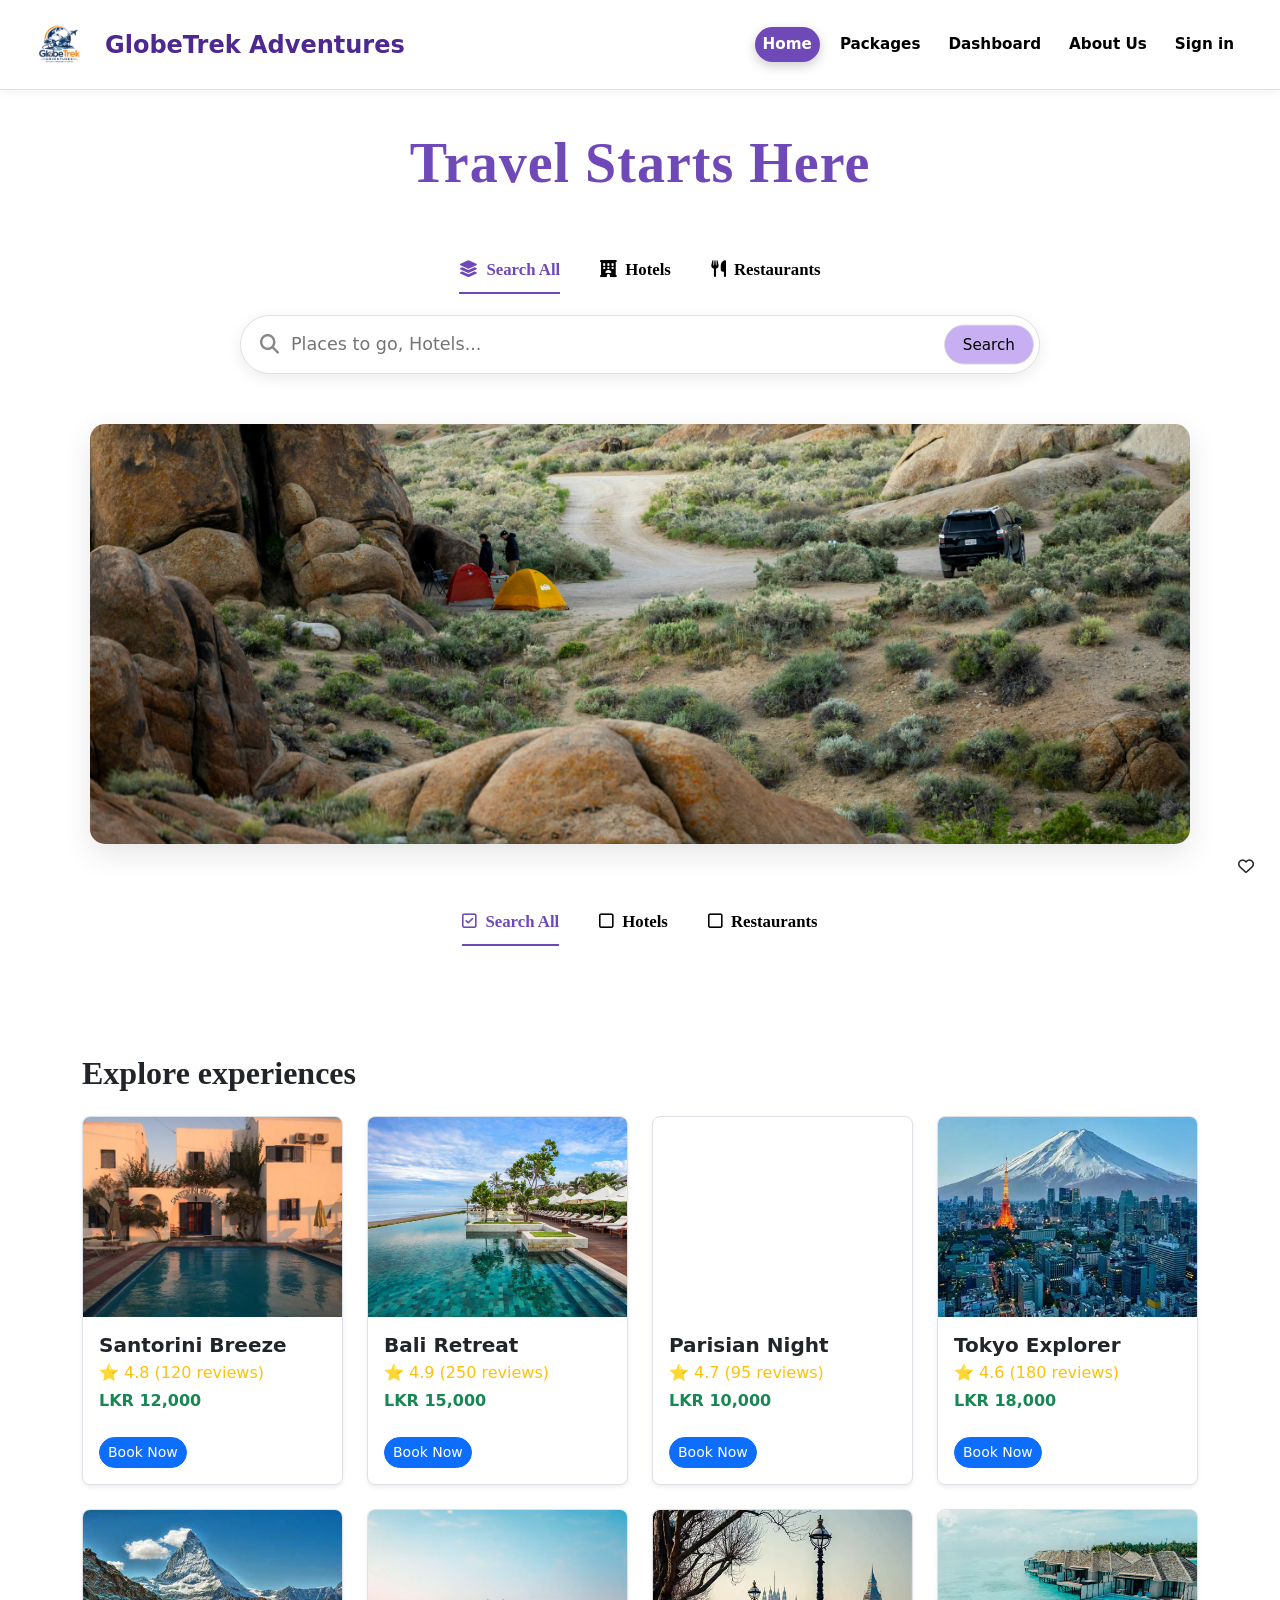
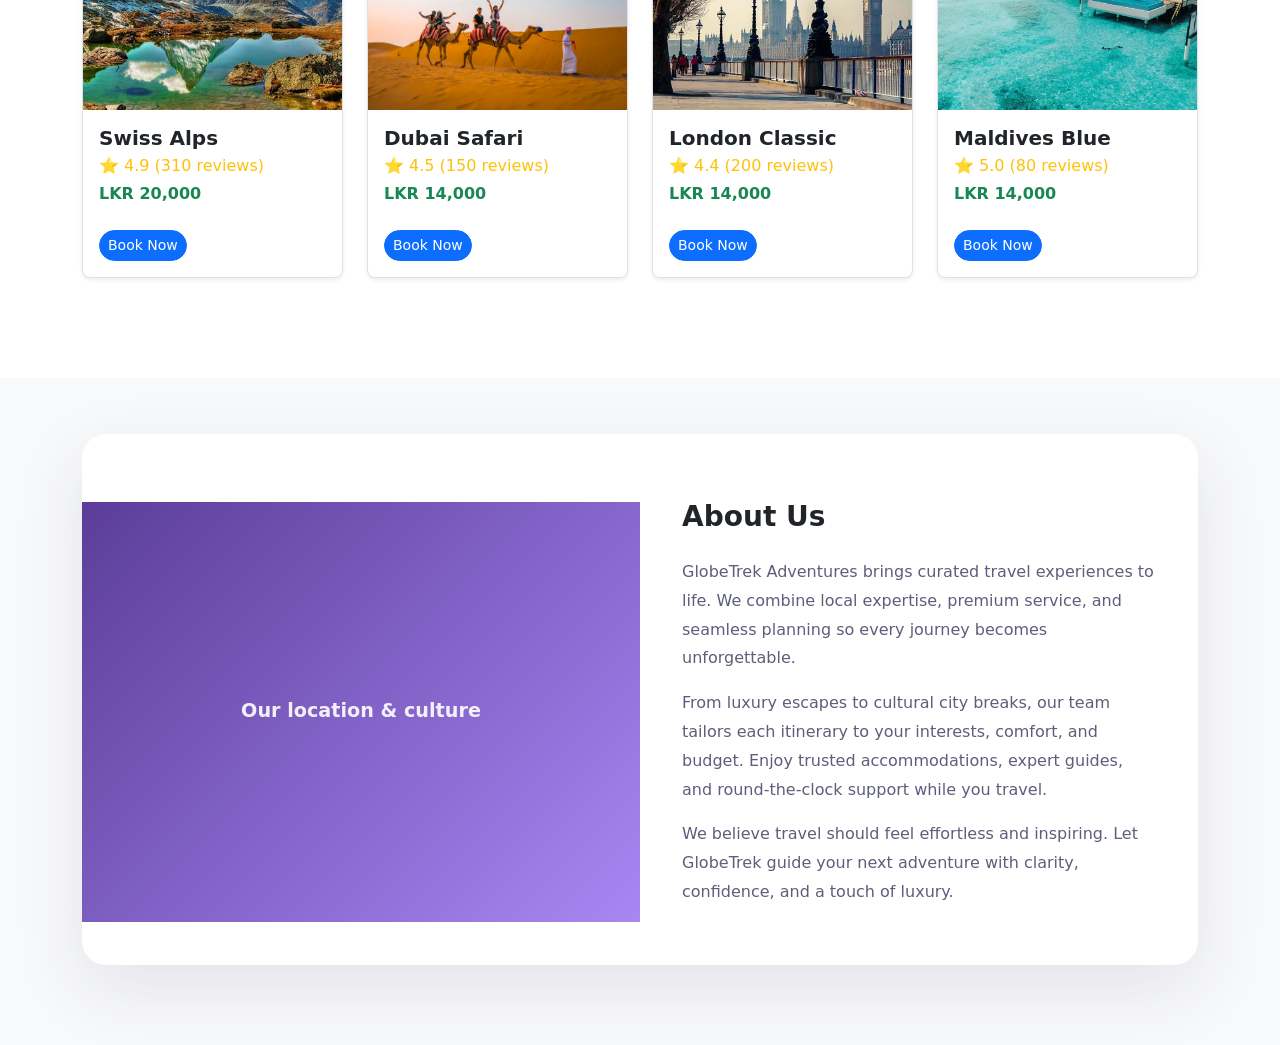
==== index.html @ cb73ff24 "added" ====
<!DOCTYPE html>
<html lang="en">

<head>
    <meta charset="UTF-8">
    <meta name="viewport" content="width=device-width, initial-scale=1.0">
    <title>GlobeTrek Adventures | Travel Starts Here</title>
    <!-- Bootstrap 5 CSS -->
    <link href="https://cdn.jsdelivr.net/npm/bootstrap@5.3.0/dist/css/bootstrap.min.css" rel="stylesheet">
    <!-- Font Awesome -->
    <link rel="stylesheet" href="https://cdnjs.cloudflare.com/ajax/libs/font-awesome/6.4.0/css/all.min.css">
    <!-- Custom CSS -->
    <link rel="stylesheet" href="css/style.css">
</head>

<body>

    <!-- Navbar -->
    <nav class="navbar navbar-expand-lg bg-white sticky-top">
        <div class="container-fluid">
            <a class="navbar-brand" href="index.html">
                <img src="images/logo.png" alt="GlobeTrek Logo" class="me-2 logo">
                GlobeTrek Adventures
            </a>
            <button class="navbar-toggler" type="button" data-bs-toggle="collapse" data-bs-target="#navbarNav">
                <span class="navbar-toggler-icon"></span>
            </button>
            <div class="collapse navbar-collapse justify-content-end" id="navbarNav">
                <ul class="navbar-nav">
                    <a class="nav-link active" href="index.html">Home</a>
                    <li class="nav-item"><a class="nav-link" href="packages.html">Packages</a></li>
                    <li class="nav-item"><a class="nav-link" href="dashboard.html">Dashboard</a></li>
                    <li class="nav-item"><a class="nav-link" href="contact.html">About Us</a></li>
                    <li class="nav-item"><a class="nav-link" href="login.html">Sign in</a></li>
                </ul>
            </div>
        </div>
    </nav>

    <!-- Main Content -->
    <main class="container text-center hero-section">
        <h1 class="hero-title">Travel Starts Here</h1>

        <!-- Category Tabs -->
        <!-- Category Tabs -->
        <ul class="nav nav-tabs-custom" id="categoryTabs">

            <li class="nav-item">
                <button class="nav-link active" data-category="all">
                    <i class="fa-solid fa-layer-group"></i> <span>Search All</span>
                </button>
            </li>

            <li class="nav-item">
                <button class="nav-link" data-category="hotels">
                    <i class="fa-solid fa-hotel"></i> <span>Hotels</span>
                </button>
            </li>

            <li class="nav-item">
                <button class="nav-link" data-category="restaurants">
                    <i class="fa-solid fa-utensils"></i> <span>Restaurants</span>
                </button>
            </li>

        </ul>

        <!-- Search Bar -->
        <div class="search-wrapper">
            <i class="fa-solid fa-magnifying-glass search-icon"></i>

            <input type="text" class="search-bar" placeholder="Places to go, Hotels...">

            <button class="search-btn">
                Search
            </button>
        </div>

        <!-- Image Box -->
        <div class="hero-image-container">
            <img id="heroImage" src="images/hero1.jpg" alt="Travel Image">
        </div>
    </main>

    <div class="category-sticky-wrapper">
        <div class="container">
            <ul class="nav nav-tabs-custom" id="categoryTabs">
                <li class="nav-item">
                    <button class="nav-link active" data-category="all">
                        <i class="fa-regular fa-square-check"></i> Search All
                    </button>
                </li>
                <li class="nav-item">
                    <button class="nav-link" data-category="hotels">
                        <i class="fa-regular fa-square"></i> Hotels
                    </button>
                </li>
                <li class="nav-item">
                    <button class="nav-link" data-category="restaurants">
                        <i class="fa-regular fa-square"></i> Restaurants
                    </button>
                </li>
            </ul>
        </div>
    </div>

    <!-- package cards  -->
    <section class="container mt-5 pt-4">
        <h2 class="section-title text-start mb-4">Explore experiences</h2>
        <div class="row g-4" id="package-container"></div>
    </section>

    <section class="about-us-section bg-light">
        <div class="container">
            <div class="row g-4 align-items-center about-us-card mx-auto">
                <div class="col-lg-6 about-image">
                    <div>Our location &amp; culture</div>
                </div>
                <div class="col-lg-6 about-content">
                    <h3>About Us</h3>
                    <p>GlobeTrek Adventures brings curated travel experiences to life. We combine local expertise, premium service, and seamless planning so every journey becomes unforgettable.</p>
                    <p>From luxury escapes to cultural city breaks, our team tailors each itinerary to your interests, comfort, and budget. Enjoy trusted accommodations, expert guides, and round-the-clock support while you travel.</p>
                    <p>We believe travel should feel effortless and inspiring. Let GlobeTrek guide your next adventure with clarity, confidence, and a touch of luxury.</p>
                </div>
            </div>
        </div>
    </section>

    <!-- Bootstrap 5 JS Bundle -->
    <script src="https://cdn.jsdelivr.net/npm/bootstrap@5.3.0/dist/js/bootstrap.bundle.min.js"></script>
    <!-- Custom JS -->
    <script src="js/script.js"></script>
</body>

</html>
---- css/style.css ----
:root {
    --ta-black: #000000;
    --ta-border: #e0e0e0;
}

/* ================= NAVBAR ================= */
.navbar {
    padding: 12px 20px;
    min-height: 70px;
    display: flex;
    align-items: center;
    background: #fff;
    border-bottom: 1px solid var(--ta-border);
    position: sticky;
    top: 0;
    z-index: 1000;

    /* subtle professional shadow */
    box-shadow: 0 2px 10px rgba(0,0,0,0.05);
}

/* Brand */
.navbar-brand {
    fonr-family: 'Times New Roman', Tahoma, Geneva, Verdana, sans-serif;
    font-weight: 700;
    font-size: 1.5rem;
    color: #4d2891;
    display: flex;
    align-items: center;
    gap: 10px;
}

/* Logo (NO SCALE) */
.logo {
    height: 55px;
    width: auto;
}

/* ================= NAV LINKS ================= */
.navbar-nav .nav-link {
    color: var(--ta-black) !important;
    font-weight: 600;
    font-size: 0.95rem;
    margin: 0 6px;
    padding: 6px 14px;
    border-radius: 20px;
    transition: all 0.3s ease;
}

/* Active HOME (shadow + pill) */
.navbar-nav .nav-link.active {
    background-color: #7049b8;
    color: #fff !important;
    box-shadow: 0 4px 12px rgba(0,0,0,0.2);
}

/* Hover */
.navbar-nav .nav-link:hover {
    background-color: #f0f0f0;
    border-radius: 20px;
}

/* ================= HERO SPACING ================= */
.hero-title {
    font-family: 'Times New Roman', Tahoma, Geneva, Verdana, sans-serif;
    font-size: 3.5rem;
    font-weight: 750;  
    color: #7049b8;
    margin-top: 40px;
    margin-bottom: 60px;
    letter-spacing: 1px; 
}

.hero-section {
    margin-top: 40px;
}

/* ================= CATEGORY TABS (UNDERLINE STYLE) ================= */
.nav-tabs-custom {
    font-family: 'Times New Roman', Tahoma, Geneva, Verdana, sans-serif;
    font-size:2rem;
    display: flex;
    justify-content: center;
    gap: 40px;
    list-style: none;
    padding: 0;
    margin-bottom: 25px;
}

.nav-tabs-custom .nav-link {
    border: none;
    background: none;
    padding: 0 0 8px 0;
    display: flex;
    align-items: center;
    gap: 8px;
    font-size: 1.05rem;
    font-weight: 600;
    color: #000;
    cursor: pointer;
    position: relative;
}

/* underline animation */
.nav-tabs-custom .nav-link {
    position: relative;
    color: #000;
    padding: 0 0 8px 0;
}

/* hidden underline by default */
.nav-tabs-custom .nav-link::after {
    content: "";
    position: absolute;
    left: 0;
    bottom: -4px;
    width: 0%;
    height: 2px;
    background-color: #7049b8;
    transition: width 0.3s ease;
}

/* NO hover underline (removed completely) */
.nav-tabs-custom .nav-link:hover::after {
    width: 0%;
}

/* ONLY active shows underline */
.nav-tabs-custom .nav-link.active {
    color: #7049b8;
}

.nav-tabs-custom .nav-link.active::after {
    width: 100%;
}

.search-wrapper {
    max-width: 800px;
    margin: 0 auto;
    position: relative;
    display: flex;
    align-items: center;
}

.search-bar {
    width: 100%;
    padding: 15px 110px 15px 50px;
    border-radius: 50px;
    border: 1px solid #ddd;
    box-shadow: none;
    font-size: 1.05rem;
    outline: none;
    background: #fff;
}

/* search icon */
.search-icon {
    position: absolute;
    left: 20px;
    font-size: 1.1rem;
    color: #888;
}

/* 🔥 clean professional button */
.search-btn {
    position: absolute;
    right: 6px;
    top: 50%;
    transform: translateY(-50%);
    background: #c8aff1;
    color: #000;
    border: 1px solid #ddd;
    padding: 8px 18px;
    border-radius: 25px;
    font-weight: 500;
    font-size: 0.95rem;
    cursor: pointer;
    transition: all 0.2s ease;
}

/* hover = subtle only */
.search-btn:hover {
    background: #f5f5f5;
}
/* ================= HERO IMAGE ================= */
.hero-image-container {
    margin: 50px auto;
    width: 100%;
    max-width: 1100px;
    height: 420px;
    overflow: hidden;
    border-radius: 15px;
    box-shadow: 0 10px 30px rgba(0,0,0,0.1);
}

.hero-image-container img {
    width: 100%;
    height: 100%;
    object-fit: cover;
    transition: opacity 1s ease-in-out;
    display: block;
}

/* ================= SEARCH ================= */
.search-wrapper {
    max-width: 800px;
    margin: 0 auto;
    position: relative;
}

.search-bar {
    width: 100%;
    padding: 15px 25px 15px 50px;
    border-radius: 50px;
    border: 1px solid var(--ta-border);
    box-shadow: 0 4px 15px rgba(0,0,0,0.08);
    font-size: 1.1rem;
    outline: none;
}

.search-icon {
    position: absolute;
    left: 20px;
    top: 50%;
    transform: translateY(-50%);
    font-size: 1.2rem;
}

/* ================= FOOTER ICON ================= */
.scroll-icon {
    margin-top: 40px;
    font-size: 2.5rem;
    color: #333;
    padding-bottom: 40px;
}

/* --- Sticky Category Transition --- */
.category-sticky-wrapper {
    position: sticky;
    top: 70px; /* Adjust based on your navbar height */
    background: white;
    z-index: 999;
    padding: 15px 0;
    transition: all 0.4s ease;
}

/* When scrolling, JS will add this class to align left */
.category-sticky-wrapper.scrolled .nav-tabs-custom {
    justify-content: flex-start;
}

.section-title {
    font-weight: 700;
    font-size: 2rem;
    font-family: 'Times New Roman', Tahoma, Geneva, Verdana, sans-serif;
}

/* --- Package Cards --- */
.package-card {
    background: #e5e5e5; /* Light gray from wireframe */
    border-radius: 4px;
    overflow: hidden;
    transition: transform 0.3s ease;
    height: 100%;
    border: 1px solid #ddd;
     border-radius: 20px 20px 0 0;
}

.package-card:hover {
    transform: translateY(-5px);
}

.package-img-placeholder {
    width: 100%;
    height: 220px; /* important */ 
    background-size: cover;
    background-position: center;
    background-repeat: no-repeat;
    border-radius: 10px 10px 0 0;
}

.package-img-placeholder::before { transform: rotate(45deg); }
.package-img-placeholder::after { transform: rotate(-45deg); }

.package-content {
    padding: 20px;
    background: #fff;
    position: relative;
    text-align: left;
}

.package-name {
    font-weight: 700;
    color: #362557;
    font-size: 1.7rem;
    margin-bottom: 5px;
}

.package-ratings {
    color: #362557;
    font-size: 0.9rem;
}

.package-price {
    font-weight: 700;
    font-size: 1.1rem;
    color: #4d2891;
}

.favorite-icon {
    position: absolute;
    right: 20px;
    bottom: 20px;
    font-size: 1rem;
    cursor: pointer;
    border: 1px solid #ffffff; /* Adds the square border from your wireframe */
    padding: 5px;
    background: white;
}

section.container {
    margin-bottom: 100px;
}

.auth-page {
    min-height: calc(100vh - 90px);
    padding: 60px 0;
    background: #f7f5ff;
}

.auth-card {
    border-radius: 28px;
    overflow: hidden;
    box-shadow: 0 28px 80px rgba(54, 41, 113, 0.12);
    background: #fff;
}

.auth-side {
    background: linear-gradient(135deg, #5b3d99 0%, #8e6ce7 100%);
    color: #fff;
}

.auth-side h1,
.auth-side p {
    color: #fff;
}

.auth-side p {
    max-width: 320px;
    line-height: 1.7;
}

.page-form {
    padding: 40px;
}

.page-form h2 {
    margin-bottom: 1.8rem;
    font-weight: 700;
}

.page-form .form-control,
.page-form .form-select {
    border-radius: 14px;
    border: 1px solid #dde0f0;
    padding: 18px 18px;
    height: auto;
    box-shadow: none;
}

.page-form .btn {
    border-radius: 999px;
    padding: 14px 28px;
}

.page-form .form-text {
    color: #6e6f89;
}

.page-layout {
    padding: 60px 0;
}

.form-panel,
.info-panel,
.summary-panel,
.payment-panel,
.query-panel,
.about-panel {
    border-radius: 24px;
    background: #fff;
    box-shadow: 0 20px 45px rgba(41, 32, 87, 0.08);
    border: 1px solid #f0eff8;
}

.form-panel {
    padding: 40px;
}

.summary-panel,
.payment-panel,
.query-panel,
.about-panel {
    padding: 32px;
}

.summary-panel img,
.about-panel img {
    width: 100%;
    border-radius: 20px;
    object-fit: cover;
}

.summary-panel h4,
.payment-panel h4,
.about-panel h4 {
    margin-bottom: 1.25rem;
    font-weight: 700;
}

.package-card-small {
    border-radius: 20px;
    overflow: hidden;
    border: 1px solid #eef1f8;
    box-shadow: 0 18px 40px rgba(45, 36, 99, 0.08);
}

.package-card-small img {
    width: 100%;
    height: 200px;
    object-fit: cover;
}

.package-card-small .card-body {
    padding: 24px;
}

.package-card-small .card-title {
    font-size: 1.3rem;
    margin-bottom: 0.7rem;
    font-weight: 700;
}

.package-card-small .text-muted {
    color: #7f7f94;
}

.summary-badge {
    display: inline-flex;
    align-items: center;
    gap: 8px;
    padding: 0.7rem 1rem;
    border-radius: 999px;
    background: #f5f3ff;
    color: #4f46d7;
    font-weight: 600;
    margin-bottom: 1rem;
}

.payment-details {
    border-radius: 20px;
    background: #f8f7ff;
    padding: 24px;
    margin-top: 24px;
}

.payment-details h5 {
    margin-bottom: 1rem;
}

.payment-details .detail-row {
    display: flex;
    justify-content: space-between;
    margin-bottom: 0.9rem;
    color: #575767;
}

.payment-details .detail-row span:first-child {
    color: #6b6b84;
}

.about-us-section {
    padding: 80px 0;
}

.about-us-card {
    border-radius: 24px;
    overflow: hidden;
    background: #fff;
    box-shadow: 0 24px 70px rgba(52, 44, 111, 0.1);
}

.about-us-card .about-image {
    min-height: 420px;
    background: linear-gradient(135deg, #5b3d99 0%, #a887f3 100%);
    display: flex;
    align-items: center;
    justify-content: center;
    color: rgba(255,255,255,0.9);
    font-size: 1.2rem;
    font-weight: 700;
}

.about-us-card .about-content {
    padding: 42px;
}

.about-us-card h3 {
    margin-bottom: 1.5rem;
    font-weight: 700;
}

.about-us-card p {
    color: #5d5f7a;
    line-height: 1.8;
}

@media (max-width: 991px) {
    .auth-side,
    .about-us-card .about-image {
        min-height: 260px;
    }
}

.action-btns {
    position: sticky;
    top: 120px;
}

.action-box {
    display: flex;
    flex-direction: column;
    justify-content: center;
    height: 100%;
}

#dashboardMenu .list-group-item {
    font-size: 1.1rem;
    font-weight: 500;
    transition: all 0.2s ease;
    background: transparent;
    color: #444;
}

#dashboardMenu .list-group-item:hover {
    background-color: #f8f9fa;
    padding-left: 30px; /* Slight slide effect */
}

#dashboardMenu .list-group-item.active {
    background-color: #fff;
    color: #0d6efd; /* Bootstrap Blue */
    border-left: 5px solid #0d6efd !important;
    font-weight: 700;
}

#dashboardContent {
    background-color: #fff;
}
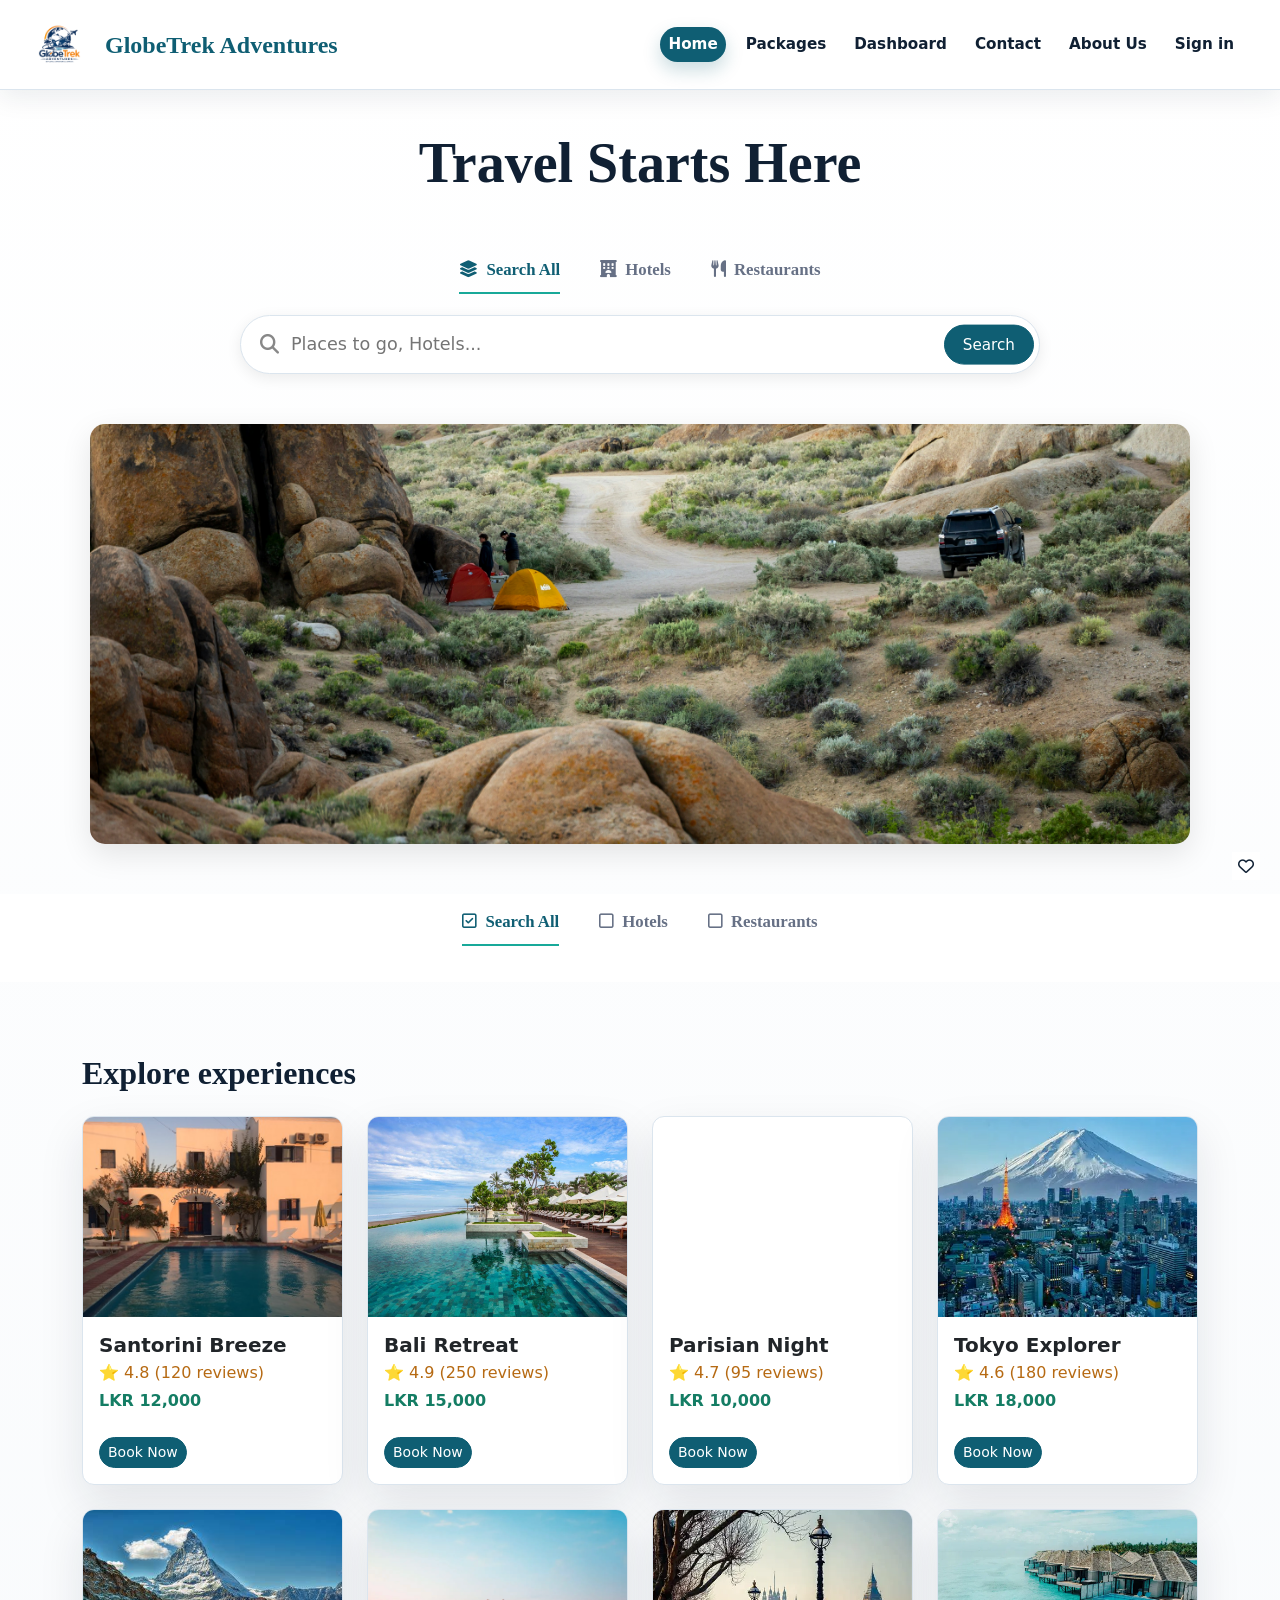
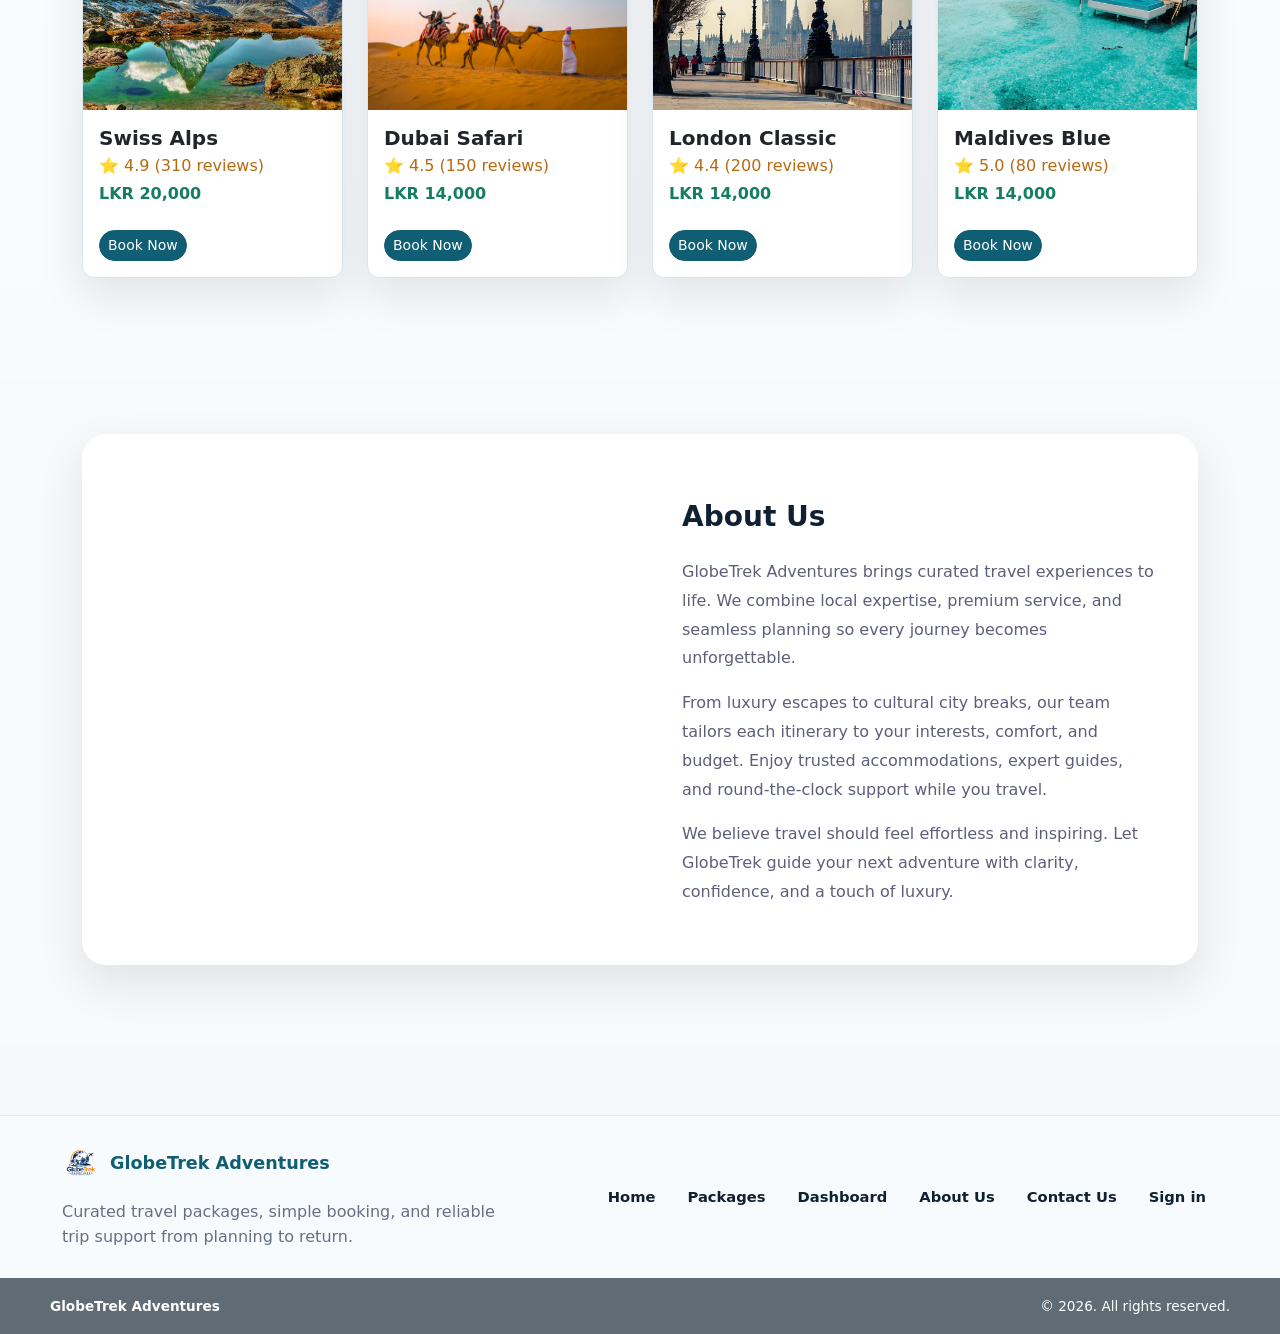
==== commit 590816e8: "added" ====
--- a/index.html
+++ b/index.html
@@ -27,11 +27,14 @@
             </button>
             <div class="collapse navbar-collapse justify-content-end" id="navbarNav">
                 <ul class="navbar-nav">
-                    <a class="nav-link active" href="index.html">Home</a>
+                    <li class="nav-item"><a class="nav-link active" href="index.html">Home</a></li>
                     <li class="nav-item"><a class="nav-link" href="packages.html">Packages</a></li>
                     <li class="nav-item"><a class="nav-link" href="dashboard.html">Dashboard</a></li>
-                    <li class="nav-item"><a class="nav-link" href="contact.html">About Us</a></li>
-                    <li class="nav-item"><a class="nav-link" href="login.html">Sign in</a></li>
+                    <li class="nav-item"><a class="nav-link" href="contact.html">Contact</a></li>
+                    <li class="nav-item"><a class="nav-link" href="#about-us">About Us</a></li>
+                    <li class="nav-item" id="authItem">
+                        <a class="nav-link" href="login.html" id="authLink" data-auth-link>Sign in</a>
+                    </li>
                 </ul>
             </div>
         </div>
@@ -110,17 +113,25 @@
         <div class="row g-4" id="package-container"></div>
     </section>
 
-    <section class="about-us-section bg-light">
+    <section class="about-us-section bg-light" id="about-us">
         <div class="container">
             <div class="row g-4 align-items-center about-us-card mx-auto">
                 <div class="col-lg-6 about-image">
-                    <div>Our location &amp; culture</div>
+                    <iframe
+                        src="https://www.google.com/maps/embed?pb=!1m18!1m12!1m3!1d63370.20000000001!2d79.80000000000001!3d6.927079!2m3!1f0!2f0!3f0!3m2!1i1024!2i768!4f13.1!3m3!1m2!1s0x3ae2590000000000%3A0x0000000000000000!2sNegombo%2C%20Sri%20Lanka!5e0!3m2!1sen!2slk!4v0000000000000"
+                        width="100%" height="350" style="border:0;" allowfullscreen="" loading="lazy"
+                        referrerpolicy="no-referrer-when-downgrade">
+                    </iframe>
                 </div>
                 <div class="col-lg-6 about-content">
                     <h3>About Us</h3>
-                    <p>GlobeTrek Adventures brings curated travel experiences to life. We combine local expertise, premium service, and seamless planning so every journey becomes unforgettable.</p>
-                    <p>From luxury escapes to cultural city breaks, our team tailors each itinerary to your interests, comfort, and budget. Enjoy trusted accommodations, expert guides, and round-the-clock support while you travel.</p>
-                    <p>We believe travel should feel effortless and inspiring. Let GlobeTrek guide your next adventure with clarity, confidence, and a touch of luxury.</p>
+                    <p>GlobeTrek Adventures brings curated travel experiences to life. We combine local expertise,
+                        premium service, and seamless planning so every journey becomes unforgettable.</p>
+                    <p>From luxury escapes to cultural city breaks, our team tailors each itinerary to your interests,
+                        comfort, and budget. Enjoy trusted accommodations, expert guides, and round-the-clock support
+                        while you travel.</p>
+                    <p>We believe travel should feel effortless and inspiring. Let GlobeTrek guide your next adventure
+                        with clarity, confidence, and a touch of luxury.</p>
                 </div>
             </div>
         </div>
@@ -129,7 +140,8 @@
     <!-- Bootstrap 5 JS Bundle -->
     <script src="https://cdn.jsdelivr.net/npm/bootstrap@5.3.0/dist/js/bootstrap.bundle.min.js"></script>
     <!-- Custom JS -->
+    <script src="js/app.js"></script>
     <script src="js/script.js"></script>
 </body>
 
-</html>+</html>
--- a/css/style.css
+++ b/css/style.css
@@ -21,7 +21,7 @@
 
 /* Brand */
 .navbar-brand {
-    fonr-family: 'Times New Roman', Tahoma, Geneva, Verdana, sans-serif;
+    font-family: 'Times New Roman', Tahoma, Geneva, Verdana, sans-serif;
     font-weight: 700;
     font-size: 1.5rem;
     color: #4d2891;
@@ -490,15 +490,14 @@
     box-shadow: 0 24px 70px rgba(52, 44, 111, 0.1);
 }
 
-.about-us-card .about-image {
-    min-height: 420px;
-    background: linear-gradient(135deg, #5b3d99 0%, #a887f3 100%);
-    display: flex;
-    align-items: center;
-    justify-content: center;
-    color: rgba(255,255,255,0.9);
-    font-size: 1.2rem;
-    font-weight: 700;
+.about-panel h4 {
+    margin-bottom: 1.25rem;
+    font-weight: 700;
+    font-size: 1.4rem;
+    color: #1f1f1f;
+    position: relative;
+    display: inline-block;
+    padding-bottom: 6px;
 }
 
 .about-us-card .about-content {
@@ -556,4 +555,316 @@
 
 #dashboardContent {
     background-color: #fff;
-}+}
+
+/* ================= PROFESSIONAL THEME REFRESH ================= */
+:root {
+    --gt-ink: #102033;
+    --gt-muted: #667085;
+    --gt-ocean: #0f5e73;
+    --gt-teal: #18a999;
+    --gt-sunrise: #f4a261;
+    --gt-cloud: #f5f8fb;
+    --gt-surface: #ffffff;
+    --gt-border: #dbe5ee;
+    --gt-shadow: 0 18px 45px rgba(16, 32, 51, 0.1);
+}
+
+body {
+    background: linear-gradient(180deg, #ffffff 0%, var(--gt-cloud) 100%);
+    color: var(--gt-ink);
+}
+
+a {
+    color: var(--gt-ocean);
+}
+
+a:hover {
+    color: var(--gt-teal);
+}
+
+.navbar {
+    background: rgba(255, 255, 255, 0.96) !important;
+    border-bottom: 1px solid var(--gt-border);
+    box-shadow: 0 8px 24px rgba(16, 32, 51, 0.08);
+    backdrop-filter: blur(10px);
+}
+
+.navbar-brand {
+    color: var(--gt-ocean) !important;
+}
+
+.navbar-nav .nav-link {
+    color: var(--gt-ink) !important;
+    border-radius: 999px;
+}
+
+.navbar-nav .nav-link.active,
+.navbar-nav .nav-link[data-auth-link]:hover {
+    background: var(--gt-ocean);
+    color: #fff !important;
+    box-shadow: 0 8px 18px rgba(15, 94, 115, 0.22);
+}
+
+.navbar-nav .nav-link:hover {
+    background: #e9f6f5;
+    color: var(--gt-ocean) !important;
+}
+
+.hero-title,
+.section-title,
+.page-form h2,
+.form-panel h3,
+.payment-panel h3,
+.query-panel h3,
+.about-us-card h3 {
+    color: var(--gt-ink);
+}
+
+.hero-title {
+    letter-spacing: 0;
+}
+
+.nav-tabs-custom .nav-link {
+    color: var(--gt-muted);
+}
+
+.nav-tabs-custom .nav-link.active {
+    color: var(--gt-ocean);
+}
+
+.nav-tabs-custom .nav-link::after {
+    background-color: var(--gt-teal);
+}
+
+.search-bar,
+.form-control,
+.form-select {
+    border-color: var(--gt-border) !important;
+    color: var(--gt-ink);
+}
+
+.search-bar:focus,
+.form-control:focus,
+.form-select:focus {
+    border-color: var(--gt-teal) !important;
+    box-shadow: 0 0 0 0.2rem rgba(24, 169, 153, 0.16) !important;
+}
+
+.search-btn,
+.btn-primary {
+    background: var(--gt-ocean) !important;
+    border-color: var(--gt-ocean) !important;
+    color: #fff !important;
+}
+
+.search-btn:hover,
+.btn-primary:hover {
+    background: #0b4f61 !important;
+    border-color: #0b4f61 !important;
+}
+
+.btn-dark {
+    background: var(--gt-ink) !important;
+    border-color: var(--gt-ink) !important;
+}
+
+.btn-outline-dark {
+    color: var(--gt-ocean) !important;
+    border-color: var(--gt-ocean) !important;
+}
+
+.btn-outline-dark:hover {
+    background: var(--gt-ocean) !important;
+    border-color: var(--gt-ocean) !important;
+    color: #fff !important;
+}
+
+.auth-page {
+    background:
+        radial-gradient(circle at top left, rgba(24, 169, 153, 0.14), transparent 32%),
+        linear-gradient(180deg, #ffffff 0%, #eef6f8 100%);
+}
+
+.auth-side {
+    background: linear-gradient(135deg, #0f5e73 0%, #18a999 100%);
+}
+
+.auth-card,
+.form-panel,
+.summary-panel,
+.payment-panel,
+.query-panel,
+.about-panel,
+.about-us-card,
+.package-card,
+.package-header,
+.details-box,
+.price-card,
+.info-card,
+#dashboardContent,
+.card {
+    border-color: var(--gt-border) !important;
+    box-shadow: var(--gt-shadow) !important;
+}
+
+.package-card {
+    border-radius: 12px !important;
+    background: var(--gt-surface) !important;
+}
+
+.package-card:hover {
+    transform: translateY(-6px);
+    box-shadow: 0 22px 55px rgba(16, 32, 51, 0.15) !important;
+}
+
+.summary-badge,
+.badge-pill {
+    background: #e9f6f5 !important;
+    color: var(--gt-ocean) !important;
+    border-color: rgba(24, 169, 153, 0.24) !important;
+}
+
+.payment-details {
+    background: #eef6f8;
+    border: 1px solid var(--gt-border);
+}
+
+.text-success,
+.fw-bold.text-success {
+    color: #147d64 !important;
+}
+
+.text-warning {
+    color: #b66a13 !important;
+}
+
+.text-danger {
+    color: #b42318 !important;
+}
+
+#dashboardMenu .list-group-item.active {
+    background-color: #e9f6f5;
+    color: var(--gt-ocean);
+    border-left-color: var(--gt-teal) !important;
+}
+
+.table thead th {
+    color: var(--gt-muted);
+    font-size: 0.85rem;
+    text-transform: uppercase;
+}
+
+.site-footer {
+    margin-top: 70px;
+    background: #f8fbfd;
+    border-top: 1px solid var(--gt-border);
+    color: var(--gt-ink);
+}
+
+.site-footer .container {
+    max-width: 1180px;
+}
+
+.site-footer-main {
+    display: flex;
+    align-items: center;
+    justify-content: space-between;
+    gap: 32px;
+    padding: 28px 0;
+}
+
+.site-footer-brand {
+    display: inline-flex;
+    align-items: center;
+    gap: 10px;
+    color: var(--gt-ocean);
+    font-size: 1.1rem;
+    font-weight: 800;
+    text-decoration: none;
+}
+
+.site-footer-brand img {
+    width: 38px;
+    height: 38px;
+    object-fit: contain;
+}
+
+.site-footer p {
+    max-width: 460px;
+    margin: 10px 0 0;
+    color: var(--gt-muted);
+    line-height: 1.6;
+}
+
+.site-footer-links {
+    display: flex;
+    align-items: center;
+    justify-content: flex-end;
+    flex-wrap: wrap;
+    gap: 8px;
+}
+
+.site-footer-links a {
+    color: var(--gt-ink);
+    border-radius: 999px;
+    font-size: 0.92rem;
+    font-weight: 700;
+    padding: 8px 12px;
+    text-decoration: none;
+    transition: all 0.2s ease;
+}
+
+.site-footer-links a:hover {
+    background: #e9f6f5;
+    color: var(--gt-ocean);
+}
+
+.site-footer-bottom {
+    display: flex;
+    align-items: center;
+    justify-content: space-between;
+    gap: 16px;
+    margin: 0 calc(50% - 50vw);
+    padding: 18px max(24px, calc(50vw - 590px));
+    background: #5f6b75;
+    color: #fff;
+    font-size: 0.85rem;
+}
+
+.site-footer-bottom span:first-child {
+    font-weight: 800;
+}
+
+@media (max-width: 576px) {
+    .hero-title {
+        font-size: 2.4rem;
+        margin-bottom: 36px;
+    }
+
+    .search-wrapper {
+        align-items: stretch;
+        flex-direction: column;
+        gap: 12px;
+    }
+
+    .search-bar {
+        padding-right: 24px;
+    }
+
+    .search-btn {
+        position: static;
+        transform: none;
+        width: 100%;
+    }
+
+    .site-footer-main,
+    .site-footer-bottom {
+        align-items: flex-start;
+        flex-direction: column;
+    }
+
+    .site-footer-links {
+        justify-content: flex-start;
+    }
+}
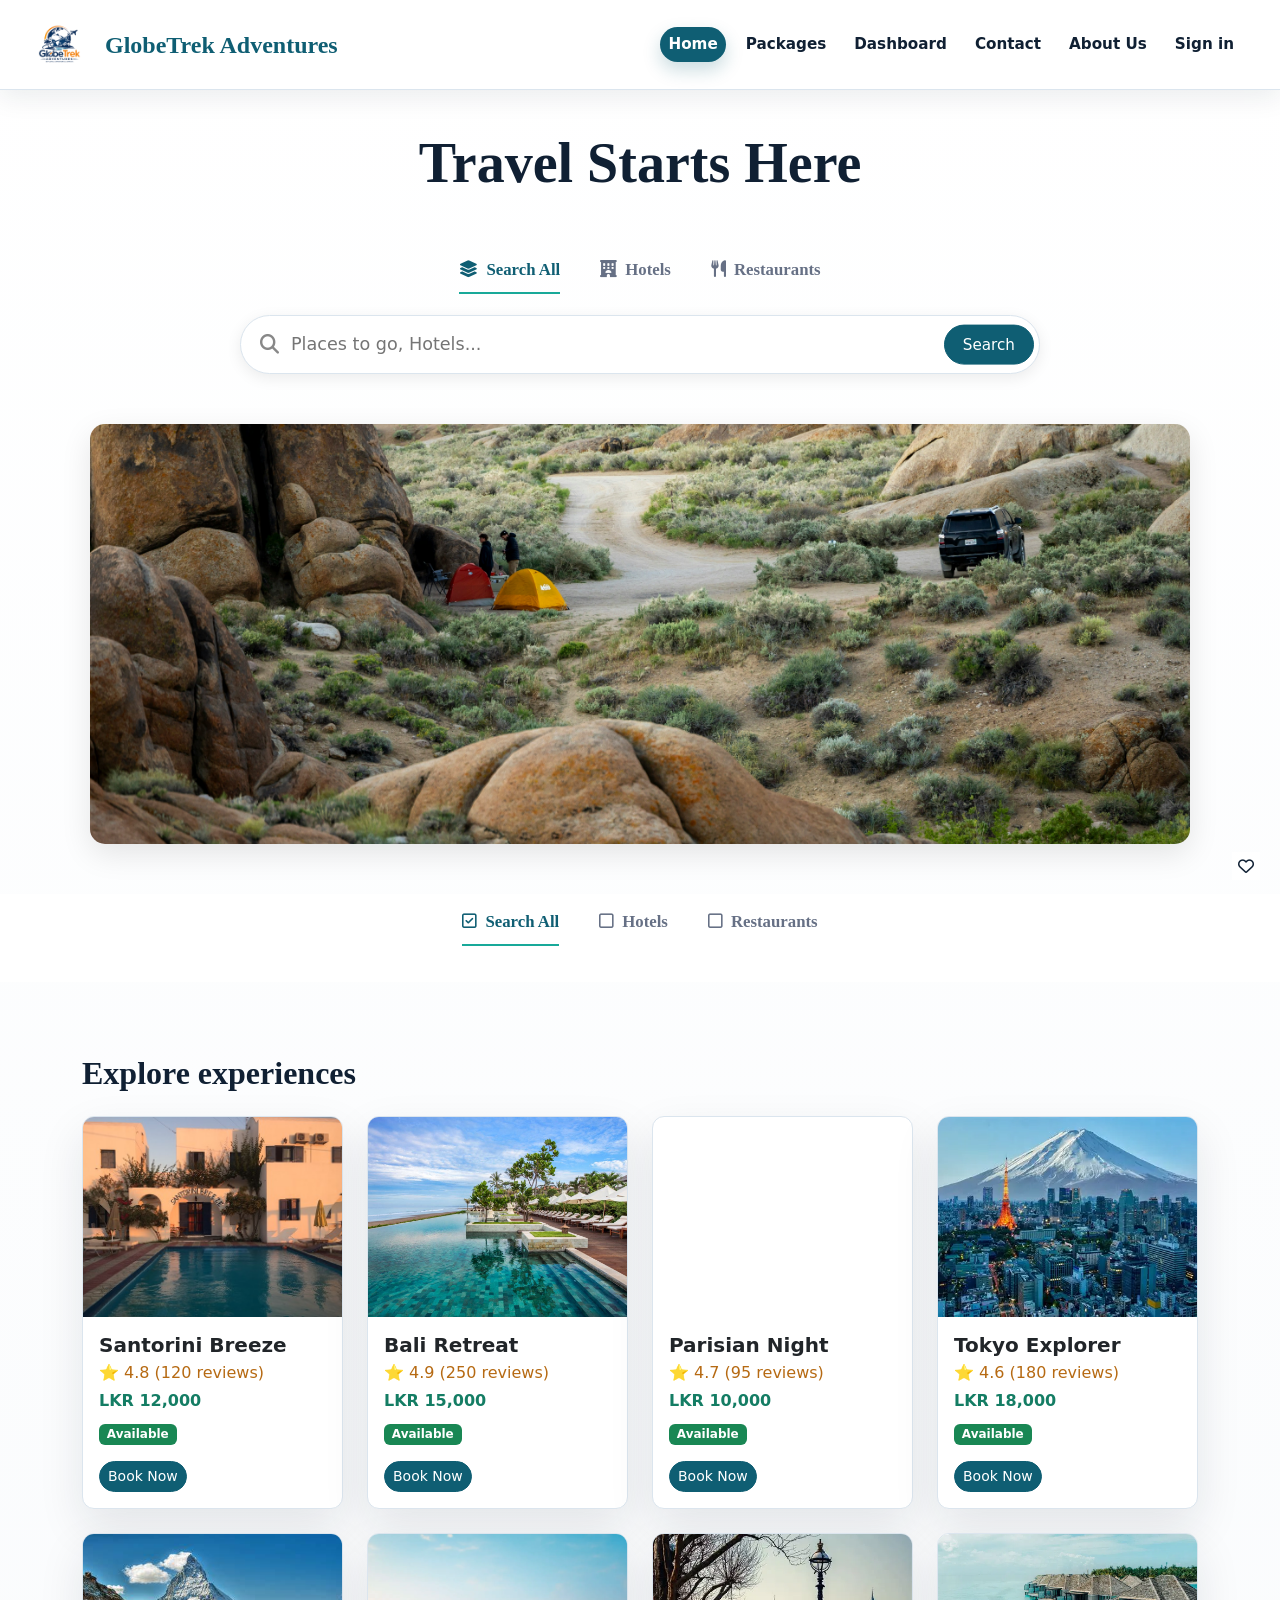
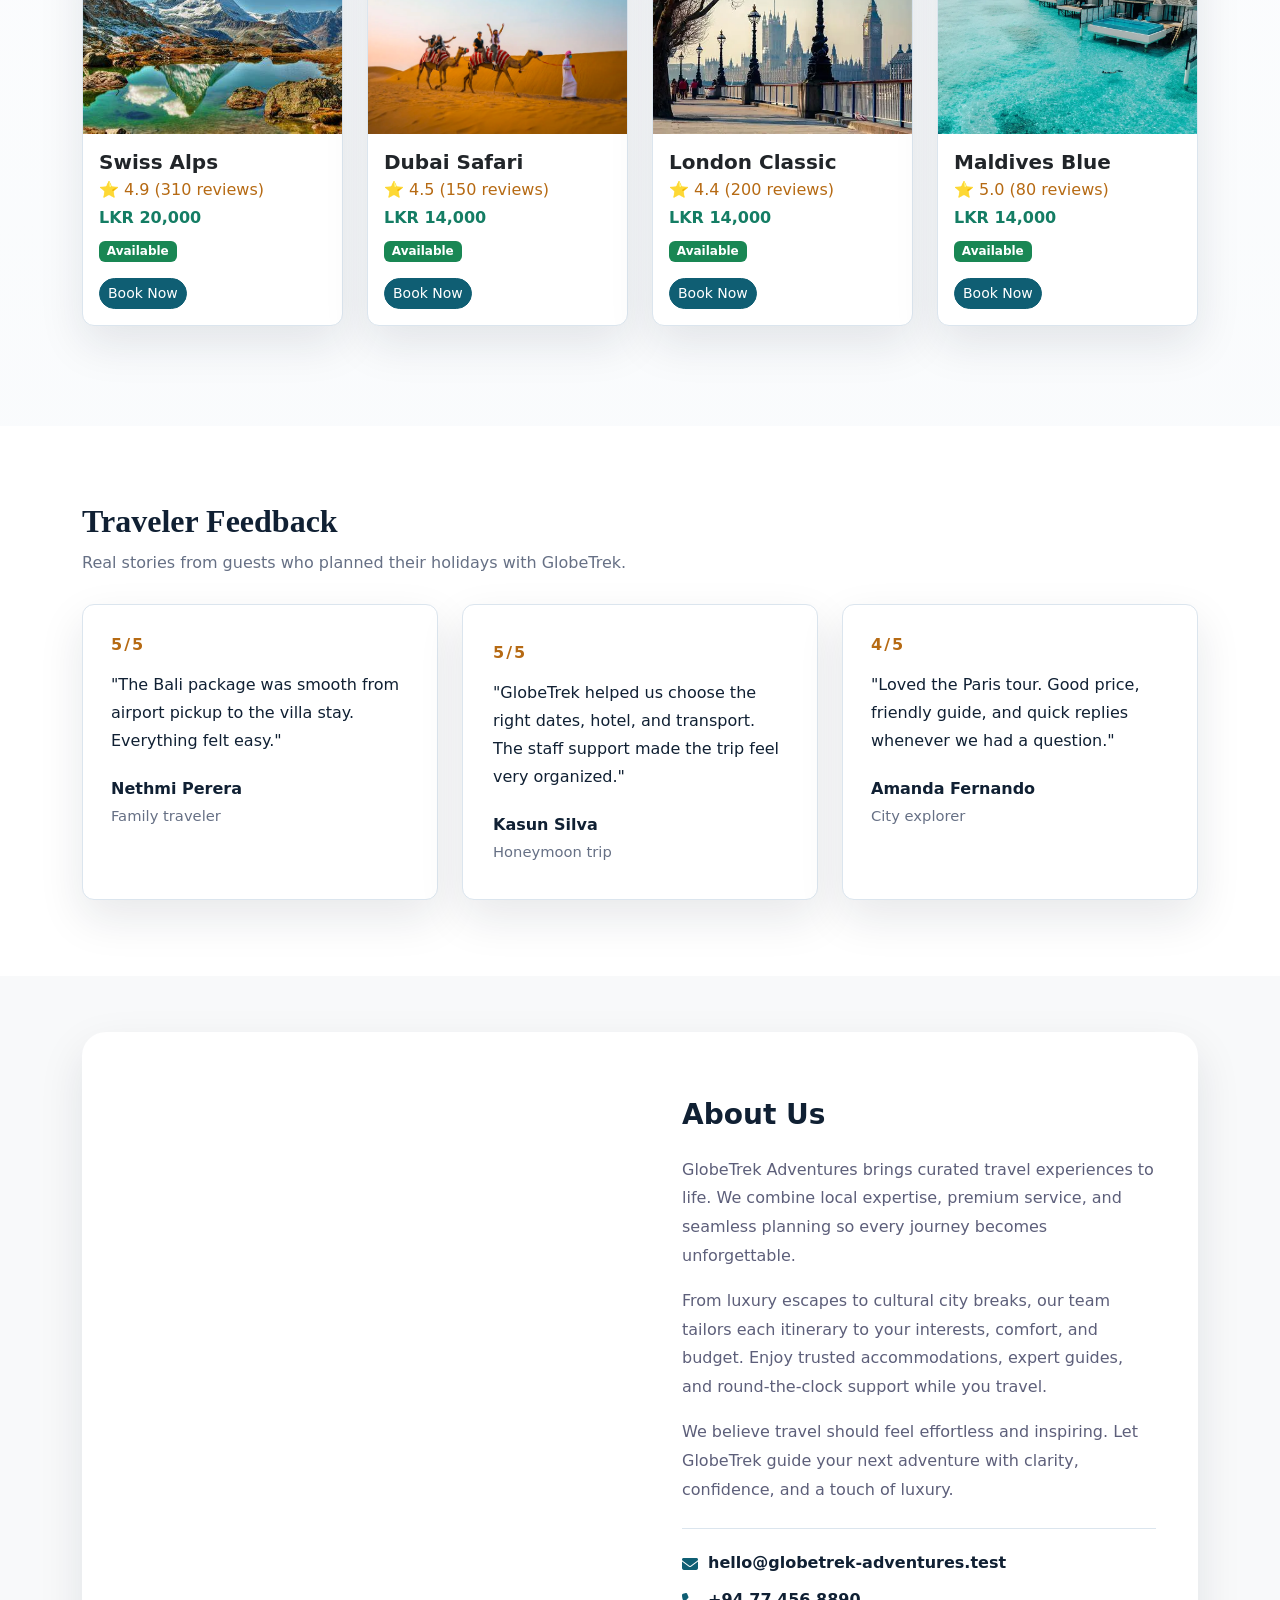
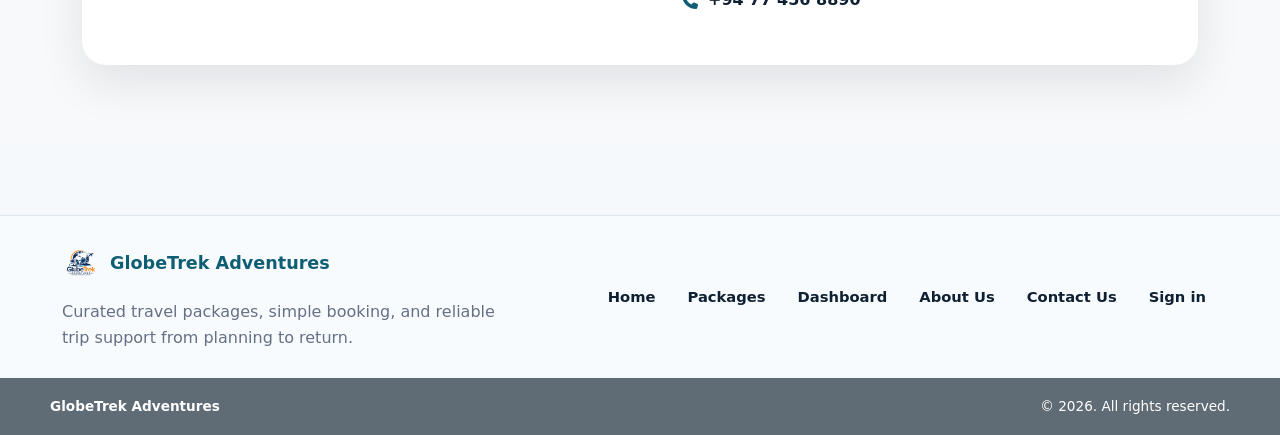
==== commit 932b62b8: "added enhanced" ====
--- a/index.html
+++ b/index.html
@@ -113,6 +113,41 @@
         <div class="row g-4" id="package-container"></div>
     </section>
 
+    <section class="feedback-section">
+        <div class="container">
+            <div class="feedback-heading">
+                <h2 class="section-title mb-2">Traveler Feedback</h2>
+                <p>Real stories from guests who planned their holidays with GlobeTrek.</p>
+            </div>
+            <div class="row g-4">
+                <div class="col-md-4">
+                    <div class="feedback-card">
+                        <div class="feedback-rating">5/5</div>
+                        <p>"The Bali package was smooth from airport pickup to the villa stay. Everything felt easy."</p>
+                        <strong>Nethmi Perera</strong>
+                        <span>Family traveler</span>
+                    </div>
+                </div>
+                <div class="col-md-4">
+                    <div class="feedback-card feedback-card-large">
+                        <div class="feedback-rating">5/5</div>
+                        <p>"GlobeTrek helped us choose the right dates, hotel, and transport. The staff support made the trip feel very organized."</p>
+                        <strong>Kasun Silva</strong>
+                        <span>Honeymoon trip</span>
+                    </div>
+                </div>
+                <div class="col-md-4">
+                    <div class="feedback-card">
+                        <div class="feedback-rating">4/5</div>
+                        <p>"Loved the Paris tour. Good price, friendly guide, and quick replies whenever we had a question."</p>
+                        <strong>Amanda Fernando</strong>
+                        <span>City explorer</span>
+                    </div>
+                </div>
+            </div>
+        </div>
+    </section>
+
     <section class="about-us-section bg-light" id="about-us">
         <div class="container">
             <div class="row g-4 align-items-center about-us-card mx-auto">
@@ -132,6 +167,10 @@
                         while you travel.</p>
                     <p>We believe travel should feel effortless and inspiring. Let GlobeTrek guide your next adventure
                         with clarity, confidence, and a touch of luxury.</p>
+                    <div class="about-contact">
+                        <p><i class="fa-solid fa-envelope"></i> hello@globetrek-adventures.test</p>
+                        <p><i class="fa-solid fa-phone"></i> +94 77 456 8890</p>
+                    </div>
                 </div>
             </div>
         </div>
--- a/css/style.css
+++ b/css/style.css
@@ -483,6 +483,59 @@
     padding: 80px 0;
 }
 
+.feedback-section {
+    padding: 76px 0;
+    background: #ffffff;
+}
+
+.feedback-heading {
+    max-width: 680px;
+    margin-bottom: 28px;
+}
+
+.feedback-heading p {
+    color: var(--gt-muted);
+    line-height: 1.7;
+    margin: 0;
+}
+
+.feedback-card {
+    height: 100%;
+    padding: 28px;
+    border: 1px solid var(--gt-border);
+    border-radius: 12px;
+    background: var(--gt-surface);
+    box-shadow: var(--gt-shadow);
+}
+
+.feedback-card-large {
+    padding: 36px 30px;
+}
+
+.feedback-rating {
+    color: #b66a13;
+    font-weight: 800;
+    letter-spacing: 2px;
+    margin-bottom: 14px;
+}
+
+.feedback-card p {
+    color: var(--gt-ink);
+    line-height: 1.75;
+    margin-bottom: 22px;
+}
+
+.feedback-card strong,
+.feedback-card span {
+    display: block;
+}
+
+.feedback-card span {
+    color: var(--gt-muted);
+    font-size: 0.92rem;
+    margin-top: 4px;
+}
+
 .about-us-card {
     border-radius: 24px;
     overflow: hidden;
@@ -512,6 +565,25 @@
 .about-us-card p {
     color: #5d5f7a;
     line-height: 1.8;
+}
+
+.about-contact {
+    margin-top: 24px;
+    padding-top: 20px;
+    border-top: 1px solid var(--gt-border);
+}
+
+.about-contact p {
+    display: flex;
+    align-items: center;
+    gap: 10px;
+    margin-bottom: 8px;
+    color: var(--gt-ink);
+    font-weight: 700;
+}
+
+.about-contact i {
+    color: var(--gt-ocean);
 }
 
 @media (max-width: 991px) {
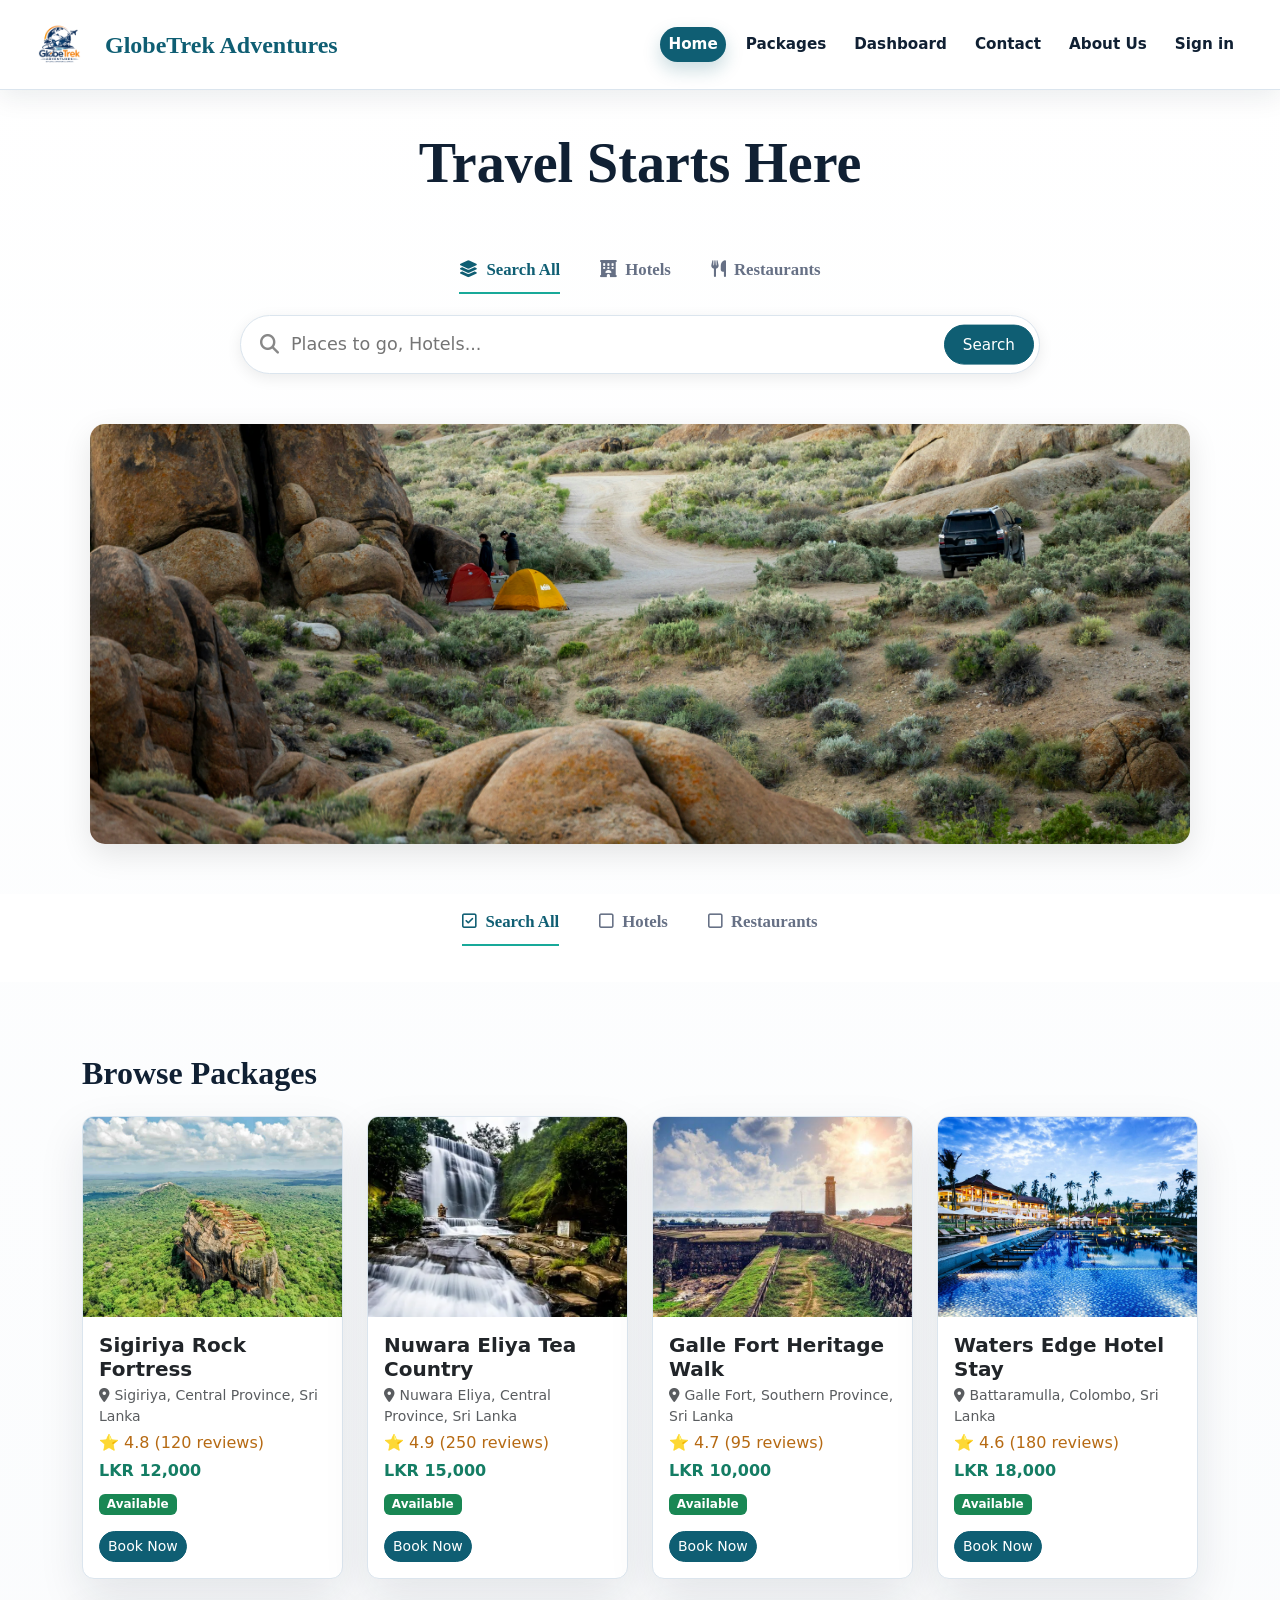
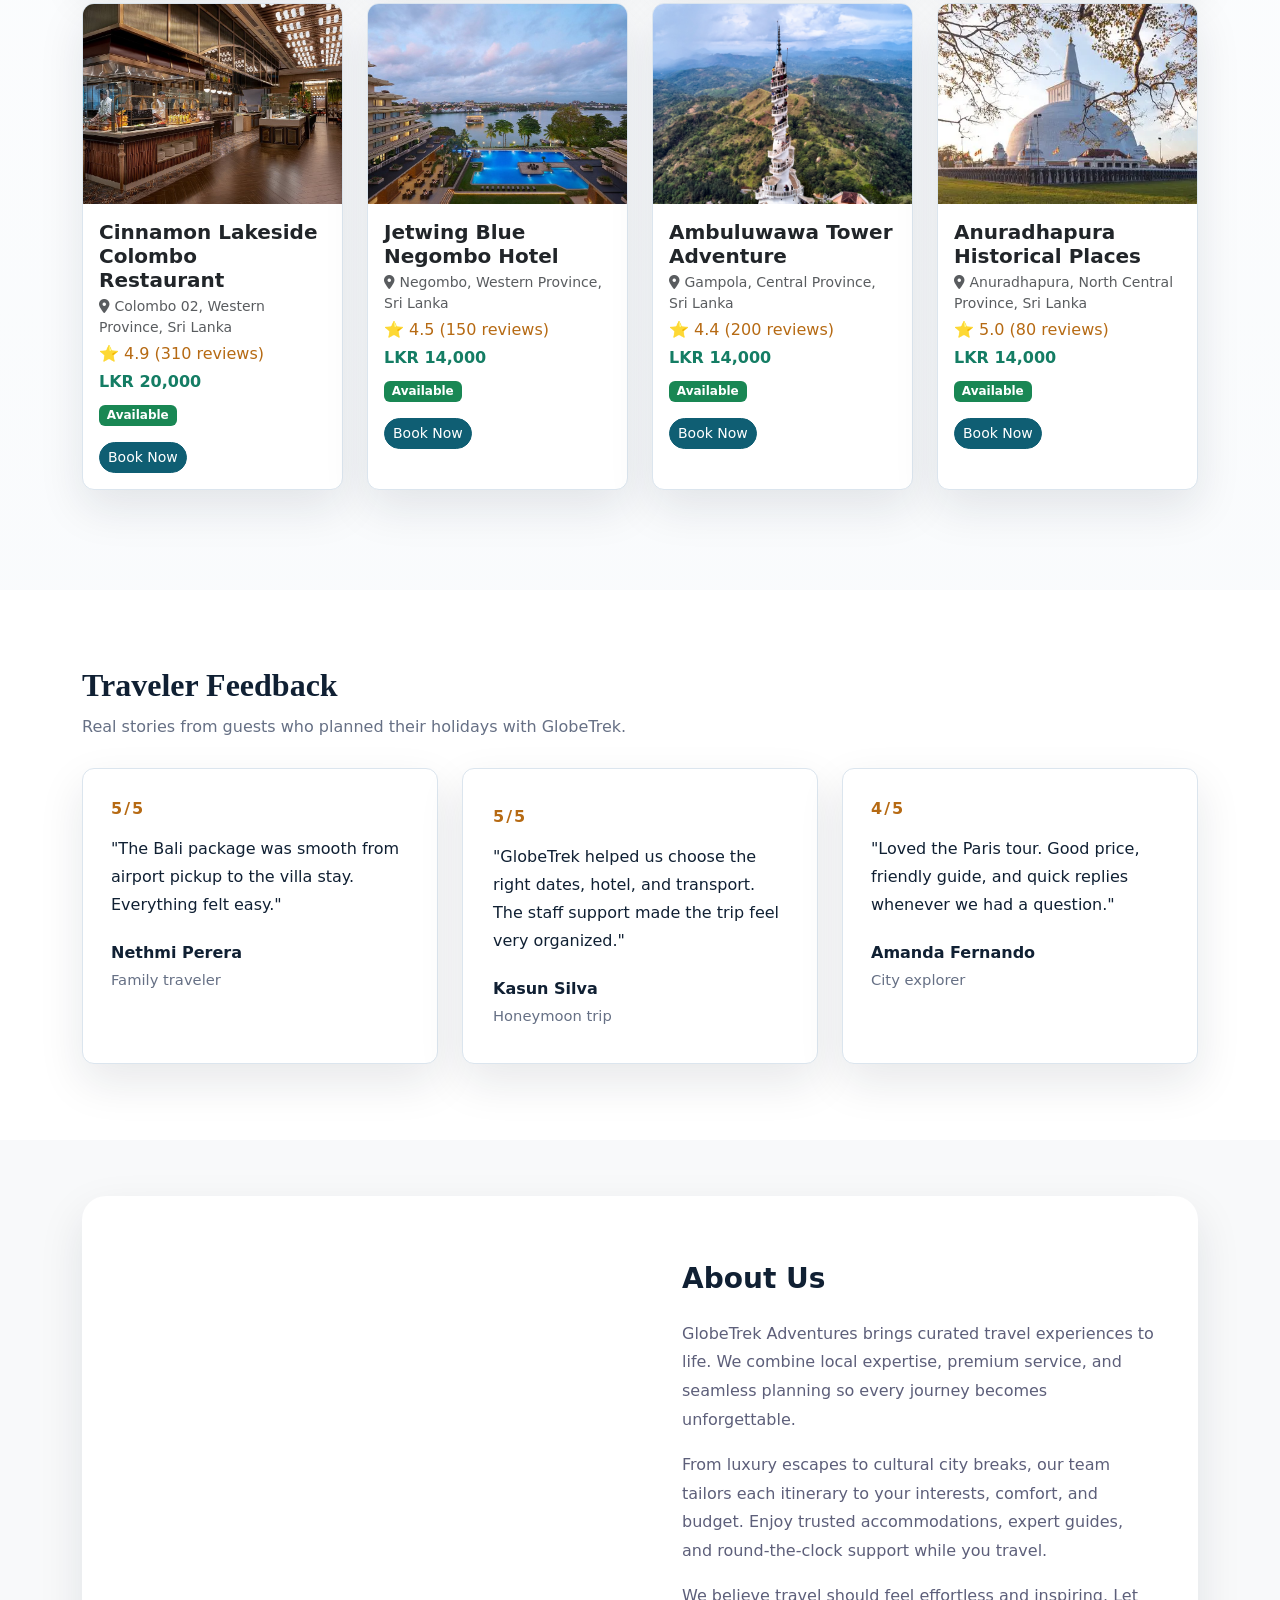
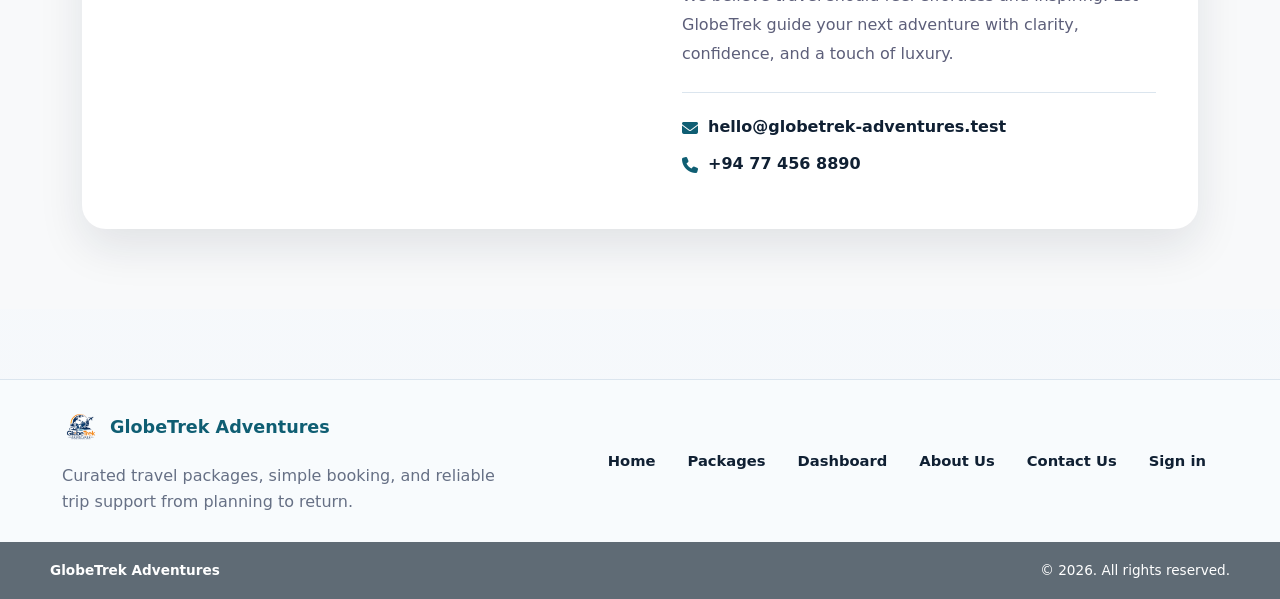
==== commit d72c04e6: "enhanced" ====
--- a/index.html
+++ b/index.html
@@ -109,7 +109,7 @@
 
     <!-- package cards  -->
     <section class="container mt-5 pt-4">
-        <h2 class="section-title text-start mb-4">Explore experiences</h2>
+        <h2 class="section-title text-start mb-4">Browse Packages</h2>
         <div class="row g-4" id="package-container"></div>
     </section>
 
--- a/css/style.css
+++ b/css/style.css
@@ -88,8 +88,7 @@
 }
 
 .nav-tabs-custom .nav-link {
-    border: none;
-    background: none;
+
     padding: 0 0 8px 0;
     display: flex;
     align-items: center;
@@ -611,11 +610,13 @@
     transition: all 0.2s ease;
     background: transparent;
     color: #444;
+    padding: 1rem 1.2rem;
+    border-radius: 16px;
 }
 
 #dashboardMenu .list-group-item:hover {
     background-color: #f8f9fa;
-    padding-left: 30px; /* Slight slide effect */
+    padding-left: 35px; /* Slight slide effect */
 }
 
 #dashboardMenu .list-group-item.active {
@@ -623,6 +624,13 @@
     color: #0d6efd; /* Bootstrap Blue */
     border-left: 5px solid #0d6efd !important;
     font-weight: 700;
+    box-shadow: inset 4px 0 0 #0d6efd;
+}
+
+#dashboardContent h4 {
+    font-size: 1.5rem;
+    letter-spacing: -0.02em;
+    margin-bottom: 1.2rem;
 }
 
 #dashboardContent {
@@ -821,10 +829,56 @@
     border-left-color: var(--gt-teal) !important;
 }
 
-.table thead th {
+.dashboard-table-wrapper {
+    margin-top: 1.25rem;
+}
+
+.dashboard-table {
+    min-width: 100%;
+    border-collapse: separate;
+    border-spacing: 0 0.85rem;
+}
+
+.dashboard-table thead th {
     color: var(--gt-muted);
-    font-size: 0.85rem;
+    font-size: 0.82rem;
     text-transform: uppercase;
+    letter-spacing: 0.1em;
+    padding: 1rem 1rem 0.75rem;
+    border-bottom: 1px solid rgba(16, 32, 51, 0.08);
+}
+
+.dashboard-table tbody tr {
+    background: #ffffff;
+    border: 1px solid rgba(16, 32, 51, 0.06);
+    border-radius: 16px;
+    transition: transform 0.2s ease, box-shadow 0.2s ease;
+}
+
+.dashboard-table tbody tr:hover {
+    transform: translateY(-2px);
+    box-shadow: 0 14px 32px rgba(16, 32, 51, 0.08);
+}
+
+.dashboard-table td,
+.dashboard-table th {
+    padding: 1rem 1rem;
+    vertical-align: middle;
+}
+
+.dashboard-table tbody tr td:first-child {
+    font-weight: 600;
+    color: #1f3446;
+}
+
+.dashboard-table tbody tr td:last-child {
+    color: var(--gt-muted);
+}
+
+#dashboardContent {
+    background-color: #fff;
+    padding: 2rem;
+    min-height: 540px;
 }
 
 .site-footer {
@@ -940,3 +994,6 @@
         justify-content: flex-start;
     }
 }
+
+
+
